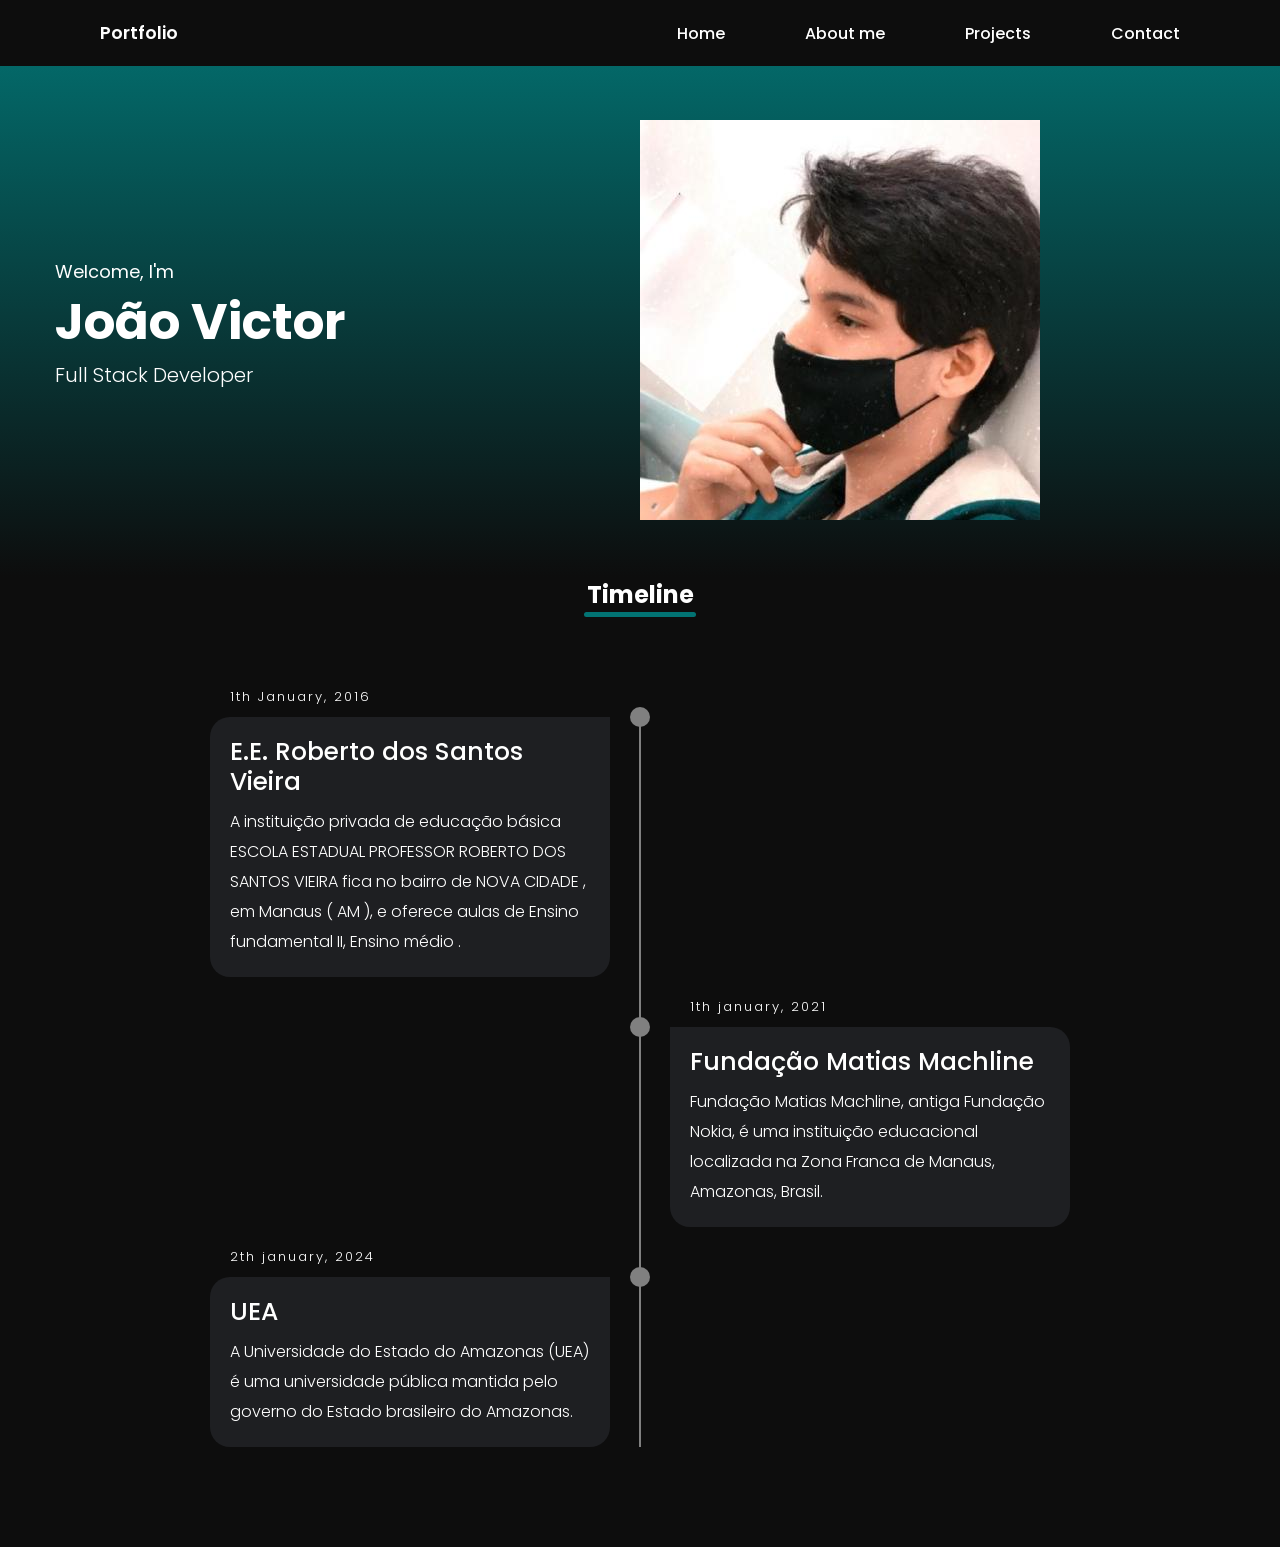
==== index.html @ 9c4b4024 "commit" ====
<!DOCTYPE html>
<html lang="en">
<head>
    <meta charset="UTF-8">
    <meta http-equiv="X-UA-Compatible" content="IE=edge">
    <meta name="viewport" content="width=device-width, initial-scale=1.0">
    <link rel="stylesheet" href="./Frontend/css/Style_2.css">
    <title>Document</title>
</head>
<body>
    <header>
        <a href="" class="logo">Portfolio</a>
        <ul class="navbar">
            <li><a href="#">Home</a></li>
            <li><a href="#">About me</a></li>
            <li><a href="#">Projects</a></li>
            <li><a href="#">Contact</a></li>
        </ul>
    </header>
    <main>
    <section class="home" id="home">
        <div class="container">
            <div class="row align-itens-center">
                <div class="home-text">
                    <p>Welcome, I'm</p>
                    <h1>João Victor</h1>
                    <h2>Full Stack Developer</h2>
                </div>
                <div class="home-image">
                    <div class="img-box">
                        <img src="/Frontend/imagens/91168785.jpg" alt="">
                    </div>
                </div>
            </div>
        </div>
    </section>
    <section class="Timeline" id="Timeline">
        <h1 class="logo-timeline">Timeline</h1>
        <div class="container">
            <div class="timeline">
                
                <ul>
                    <li>
                        <div class="timeline-content">
                            <h2 class="date">1th January, 2016</h2>
                            <h1>E.E. Roberto dos Santos Vieira</h1>
                            <p>A instituição privada de educação básica ESCOLA ESTADUAL PROFESSOR ROBERTO DOS SANTOS VIEIRA fica no bairro de NOVA CIDADE , em Manaus ( AM ), e oferece aulas de Ensino fundamental II, Ensino médio .</p>
                        </div>
                    </li>
                    <li>
                        <div class="timeline-content">
                            <h2 class="date">1th january, 2021</h2>
                            <h1>Fundação Matias Machline</h1>
                            <p>Fundação Matias Machline, antiga Fundação Nokia, é uma instituição educacional localizada na Zona Franca de Manaus, Amazonas, Brasil.</p>
                        </div>
                    </li>
                    <li>
                        <div class="timeline-content">
                            <h2 class="date">2th january, 2024</h2>
                            <h1>UEA</h1>
                            <p>A Universidade do Estado do Amazonas (UEA) é uma universidade pública mantida pelo governo do Estado brasileiro do Amazonas.</p>
                        </div>
                    </li>
                </ul>
            </div>
        </div>
    </section>
    </main>
</body>
</html>
---- Frontend/css/Style_2.css ----
@import url('https://fonts.googleapis.com/css2?family=Poppins:wght@200;300;400;500;600;700&display=swap');
*{
    font-family: 'Poppins', sans-serif;
    padding: 0;
    margin: 0;
    box-sizing: border-box;
    list-style: none;
    text-decoration: none;
    scroll-padding-top: 2rem;
    scroll-behavior: smooth;
}

/* .max-width{
    max-width: 1300px;
    padding: 0 80px;
    margin: auto;
} */

:root{
    --main-color: #027373;
    --text-color: #0D0D0D;
    --bg-color: #fff;
}

body{
    background-color: var(--text-color);
    color: var(--bg-color);
}

header{
    position: fixed;
    width: 100%;
    top: 0;
    right: 0;
    z-index: 1000;
    display: flex;
    align-items: center;
    justify-content: space-between;
    padding: 20px 100px;
    transition: 0.5s;
    background-color: var(--text-color);
}

.logo{
    font-size: 1.1rem;
    font-weight: 600;
    color: var(--bg-color);
    display: flex;
    align-items: center;
    column-gap: 0.5rem;
}

.navbar{
    display: flex;
    column-gap: 5rem;
    
}

.navbar li{
    position: relative;
}

.navbar a{
    font-size: 1rem;
    font-weight: 500;
    color: var(--bg-color);
}

.navbar a::after{
    content: "";
    width: 0;
    height: 2px;
    background: var(--main-color);
    position: relative;
    bottom: -4px;
    left: 0;
    transition: 0.4s all linear;
}

.navbar a:hover::after{
    width: 100%;
}

.home{
    display: flex;
    padding: 120px 0;
    padding-bottom: 50px;
    background-image: linear-gradient(#027373,#0D0D0D);
}

/* .home .max-width{
    margin: auto auto ;
} */

.home-text, .home-img{
    width: 50%;
    padding: 15px;
}

.home-text p{
    font-size: 18px;
}

.home-text h1{
    font-size: 50px;
    text-transform: capitalize;
}

.home-text h2{
    font-size: 20px;
    text-transform: capitalize;
    font-weight: 300;
}

.home-img img{
    width: 100%;
}

.main{
    max-width: 100%;/*largura maxima*/
    margin: auto;
    background-color: rgba(240, 248, 255, 0.253);
    border: 1px solid rgba(255, 255, 255, 0.404);
    min-height: 90vh;
    border-radius: 30px;
    backdrop-filter: black;/*define efeitos graficos*/
}

.home .container{
    /* background-color: red; */
    max-width: 100%;/*largura maxima*/
    padding: 0 40px;
    width: 100%;
}

.row{
    display: flex;
    flex-wrap: wrap;
}

.align-itens-center{
    align-items: center;
}

.Timeline .logo-timeline{
    text-align: center;
}
.Timeline .logo-timeline::after{
    align-content: center;
    content: '';
    display: block;
    width: 7rem;
    height: 0.3rem;
    background-color: var(--main-color);
    margin: 0 auto;
    position: relative;
    border-radius: 10px;
}
.Timeline .container{
    min-height: 100vh;
    width: 100%;
    display: flex;
    align-items: center;
    justify-content: center;
    padding: 100px 0;
    background-color: var(--text-color);
}

.timeline{
    width: 80%;
    height: auto;
    max-width: 800px;
    margin: 0 auto;
    position: relative;
}

.timeline ul{
    list-style: none;
}

.timeline ul li{
    padding: 20px;
    background-color: #1e1f22;
    color: white;
    border-radius: 10px;
    margin-bottom: 20px;
}
.timeline ul li:last-child{
    margin-bottom: 0;
}

.timeline-content h1{
    font-size: 25px;
    font-weight: 500;
    line-height: 30px;
    margin-bottom: 10px;
}

.timeline-content p{
    font-size: 16px;
    line-height: 30px;
    font-weight: 300;
}
.timeline-content .date{
    font-size: 13px;
    font-weight: 300;
    margin-bottom: 10px;
    letter-spacing: 2px;
}

@media only screen and (min-width: 768px) {
    .timeline::before{
        content: '';
        position: absolute;
        height: 100%;
        width: 2px;
        left: 50%;
        transform: translateX(-50%);
        background-color: gray;
    }
    .timeline ul li{
        width: 50%;
        margin-bottom: 50px;
        position: relative;
    }
    .timeline ul li:nth-child(odd){
        float: left;
        clear: right;
        transform: translateX(-30px);
        border-radius: 20px 0px 20px 20px;
    }
    .timeline ul li:nth-child(even){
        float: right;
        clear: left;
        transform: translateX(30px);
        border-radius: 0px 20px 20px 20px;
    }
    .timeline ul li::after{
        content: '';
        position: absolute;
        height: 20px;
        width: 20px;
        background-color: gray;
        border-radius: 50%;
        top: 0;
    }
    .timeline ul li:nth-child(odd)::after{
        transform: translate(50%, -50%);
        right: -30px;
    }
    .timeline ul li:nth-child(even)::after{
        transform: translate(-50%, -50%);
        left: -30px;
    }
    .timeline ul li:hover:after{
        background-color: #027373;
    }
    .timeline-content .date{
        position: absolute;
        top: -30px;
    }
}
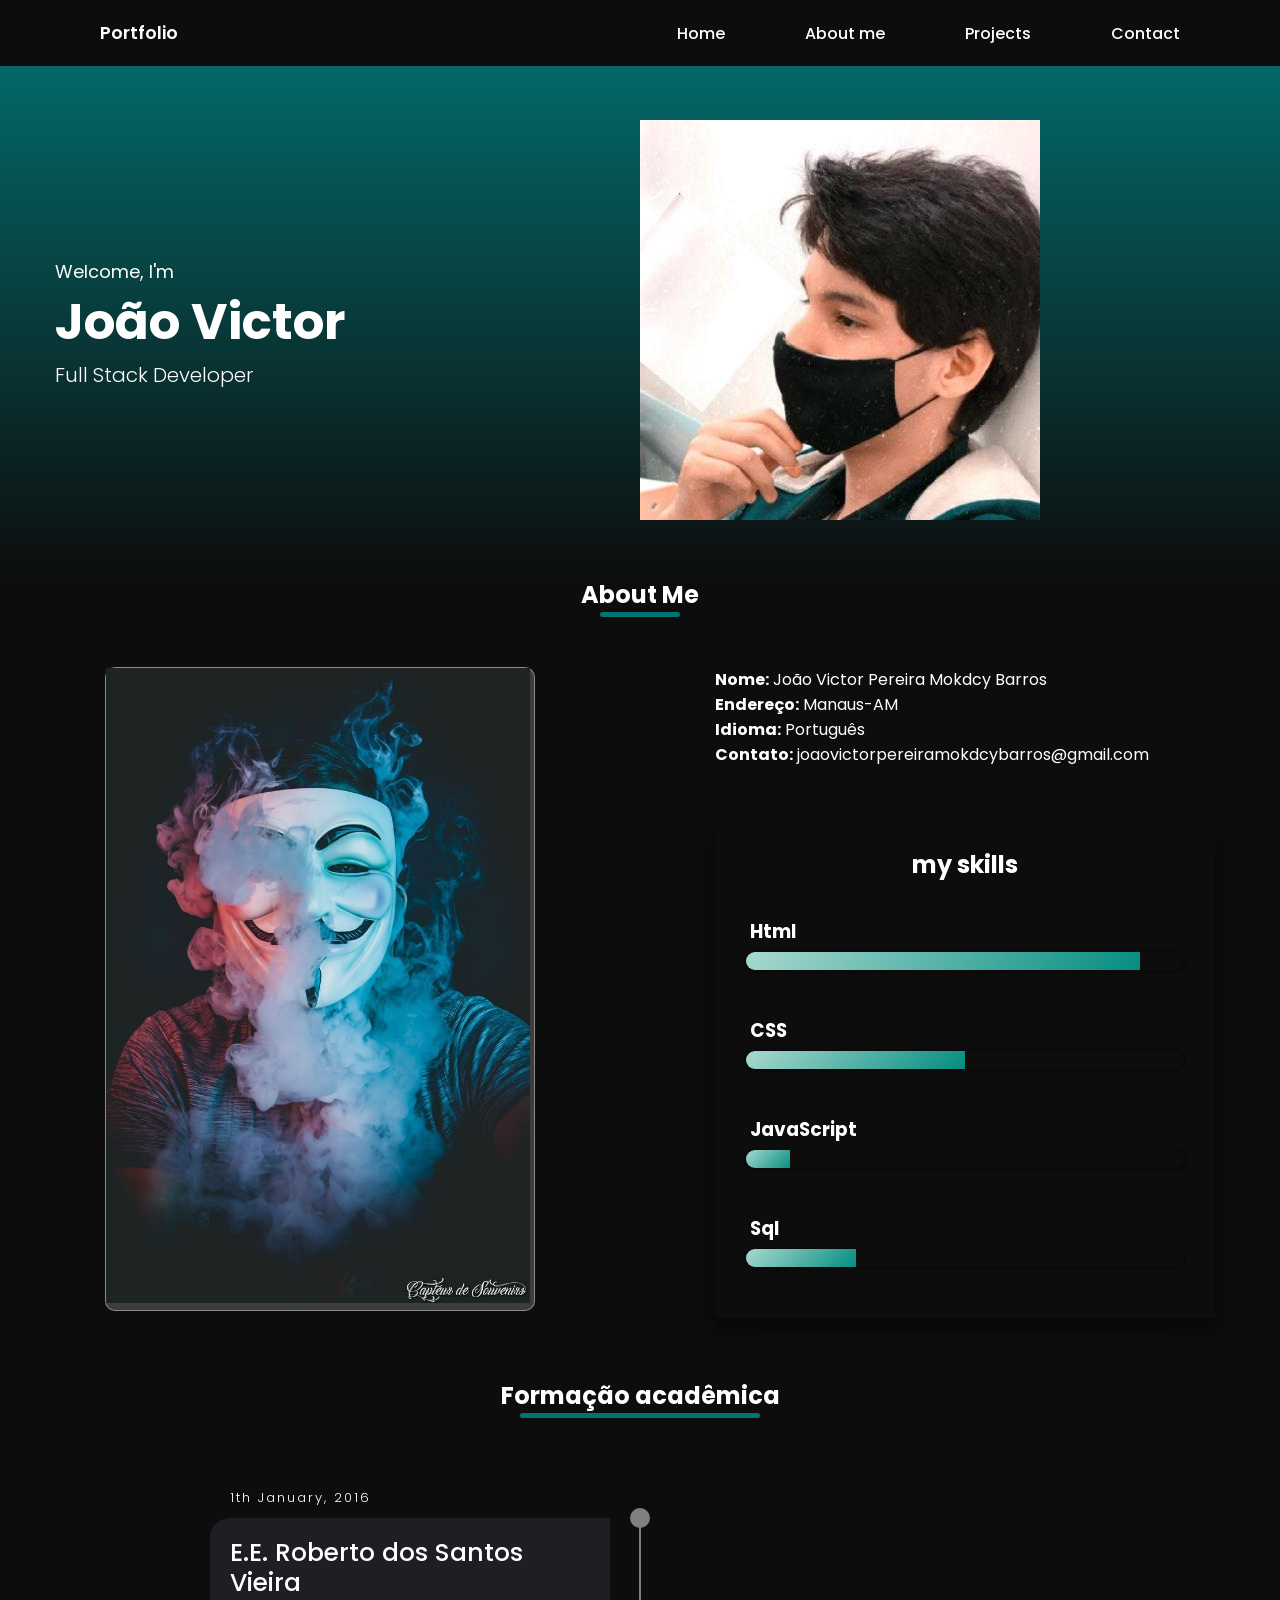
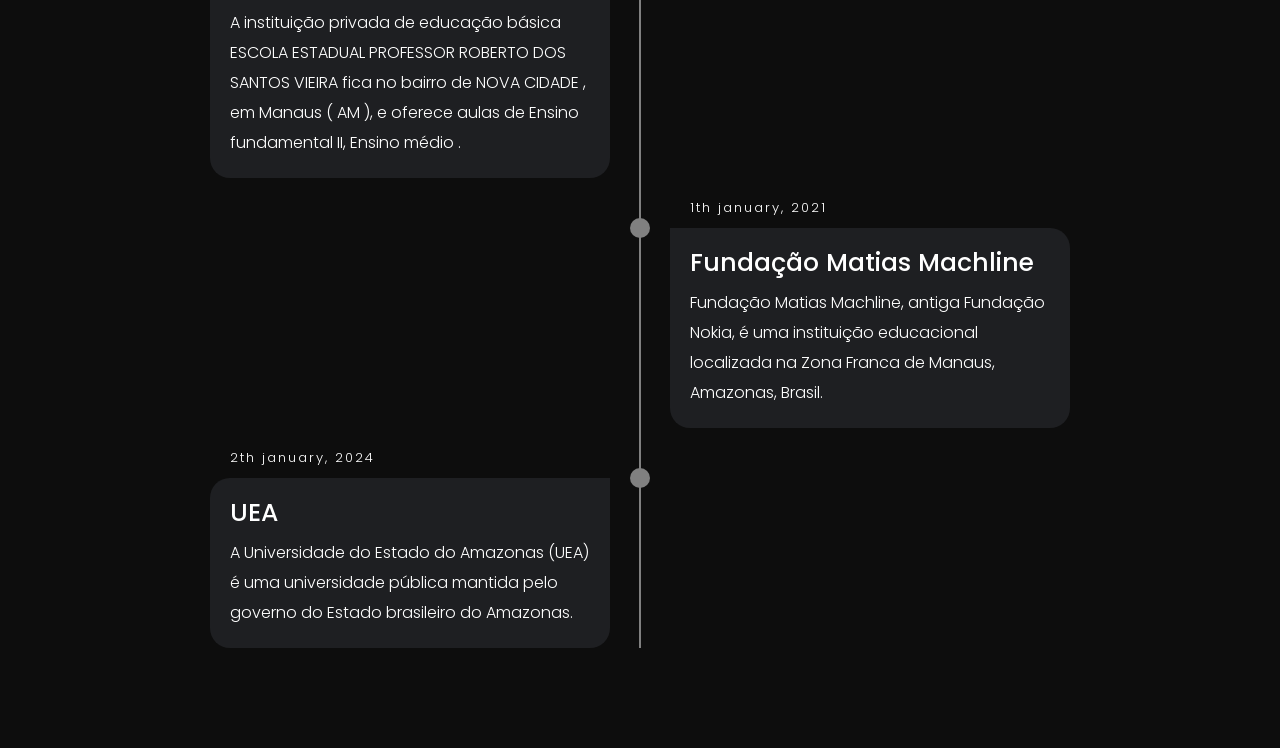
==== commit bdfbae8a: "commit" ====
--- a/index.html
+++ b/index.html
@@ -28,14 +28,49 @@
                 </div>
                 <div class="home-image">
                     <div class="img-box">
-                        <img src="/Frontend/imagens/91168785.jpg" alt="">
+                        <img src="./Frontend/imagens/91168785.jpg" alt="">
                     </div>
                 </div>
             </div>
         </div>
     </section>
+    <section class="about " id="about">
+        <h2 class="logo-about">About Me</h2>
+        <div class="container">
+            <div class="row">
+                
+                
+            </div>
+            <div class="row">
+                <div class="about-image">
+                    <div class="image-box">
+                        <img src="./Frontend/imagens/foto_longa.jpg" alt="">
+                    </div>
+                </div>
+                <div class="about-text">
+                    <p><span>Nome:</span>  João Victor Pereira Mokdcy Barros <br><span>Endereço:</span>  Manaus-AM <br><span>Idioma:</span>  Português <br><span>Contato:</span>  joaovictorpereiramokdcybarros@gmail.com</p>
+                    <div class="skills">
+                        <h1>my skills</h1>
+                        <li><h3>Html</h3>
+                            <span class="bar"><span class="html"></span></span>
+                        </li>
+                        <li><h3>CSS</h3>
+                            <span class="bar"><span class="css"></span></span>
+                        </li>
+                        <li><h3>JavaScript</h3>
+                            <span class="bar"><span class="javascript"></span></span>
+                        </li>
+                        <li><h3>Sql</h3>
+                            <span class="bar"><span class="sql"></span></span>
+                        </li>
+                    </div>
+                </div>
+            </div>
+        </div>
+        
+    </section>
     <section class="Timeline" id="Timeline">
-        <h1 class="logo-timeline">Timeline</h1>
+        <h1 class="logo-timeline">Formação acadêmica</h1>
         <div class="container">
             <div class="timeline">
                 
--- a/Frontend/css/Style_2.css
+++ b/Frontend/css/Style_2.css
@@ -114,6 +114,7 @@
 
 .home-img img{
     width: 100%;
+    border-radius: 50%;
 }
 
 .main{
@@ -149,7 +150,7 @@
     align-content: center;
     content: '';
     display: block;
-    width: 7rem;
+    width: 15rem;
     height: 0.3rem;
     background-color: var(--main-color);
     margin: 0 auto;
@@ -259,4 +260,154 @@
         position: absolute;
         top: -30px;
     }
+}
+
+.about h1{
+    text-align: center;
+}
+.about h3{
+    margin: 5px;
+}
+
+.logo-about{
+    text-align: center;
+    padding-bottom: 50px;
+}
+
+.about .logo-about::after{
+    align-content: center;
+    content: '';
+    display: block;
+    width: 5rem;
+    height: 0.3rem;
+    background-color: var(--main-color);
+    margin: 0 auto;
+    position: relative;
+    border-radius: 10px;
+}
+.skills{
+    width: 500px;
+    margin: 60px;
+    color: var(--bg-color);
+    padding: 20px;
+    box-shadow: 0 14px 28px rgba(0, 0, 0, 0.25), 0 10px 10px rgba(0, 0, 0, 0.22);
+}
+
+
+.skills li{
+    margin: 20px 0;
+    padding: 10px;
+}
+
+.bar{
+    background-color: var(--text-color);
+    display: block;
+    height: 20px;
+    border: 1px solid rgba(0, 0, 0, 0.3);
+    border-radius: 10px;
+    overflow: hidden;
+    box-shadow: 0 1px 3px rgba(0, 0, 0, 0.12), 0 1px 2px rgba(0, 0, 0, 0.24);
+    transition: all 0.3s cubic-bezier(0.25, 0.8, 0.25, 0.1);
+}
+
+.bar:hover{
+    box-shadow: 0 14px 28px rgba(0, 0, 0, 0.25), 0 10px 10px rgba(0, 0, 0, 0.22);
+}
+
+.bar span{
+    height: 20px;
+    float: left;
+    background: linear-gradient(135deg, #A9D9D0 0%, #038C7F 100%);
+}
+
+.html{
+    width: 90%;
+    animation: html 3s;
+}
+
+.css{
+    width: 50%;
+    animation: css 3s;
+}
+
+.javascript{
+    width: 10%;
+    animation: javascript 3s;
+}
+
+.sql{
+    width: 25%;
+    animation: sql 3s;
+}
+
+@keyframes html{
+    0%{
+        width: 0%;
+    }
+
+    100%{
+        width: 90%;
+    }
+}
+
+@keyframes css{
+    0%{
+        width: 0%;
+    }
+
+    100%{
+        width: 50%;
+    }
+}
+
+@keyframes javascript{
+    0%{
+        width: 0%;
+    }
+
+    100%{
+        width: 10%;
+    }
+}
+
+@keyframes sql{
+    0%{
+        width: 0%;
+    }
+
+    100%{
+        width: 25%;
+    }
+}
+
+.about-image .image-box{
+    background-color: rgba(255, 255, 255, 0.20);
+    max-width: 430px;
+    border: 1px solid rgba(255, 255, 255, 0.40);
+    margin: auto;
+    border-radius: 10px;
+}
+.about-image .image-box img{
+    width: 99%;
+}
+
+.about-image{
+    width: 50%;
+    padding: 0 15px;
+}
+
+.about-text{
+    width: 50%;
+    padding: 0 15px;
+
+
+}
+
+.about-text p{
+    padding-left: 60px;
+}
+
+.about-text p span{
+    font-style:bolder;
+    font-weight: 700;
 }
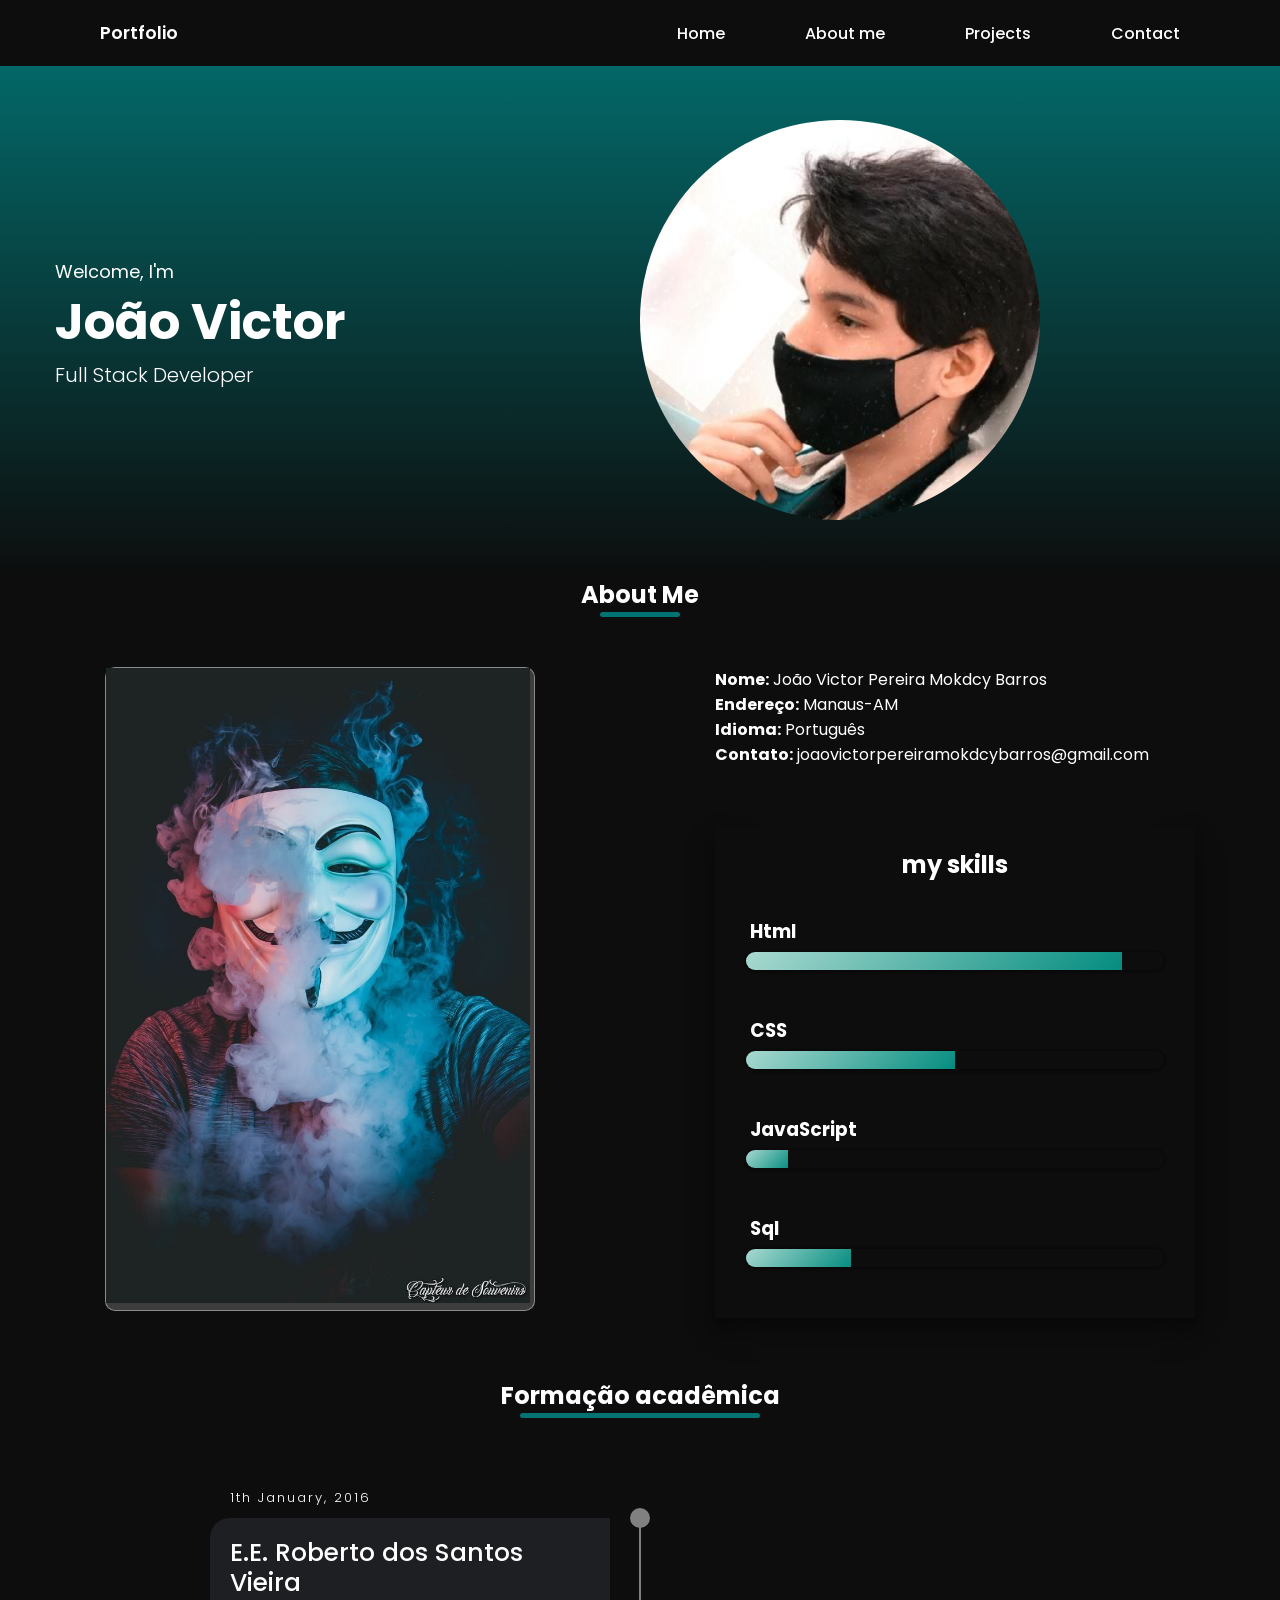
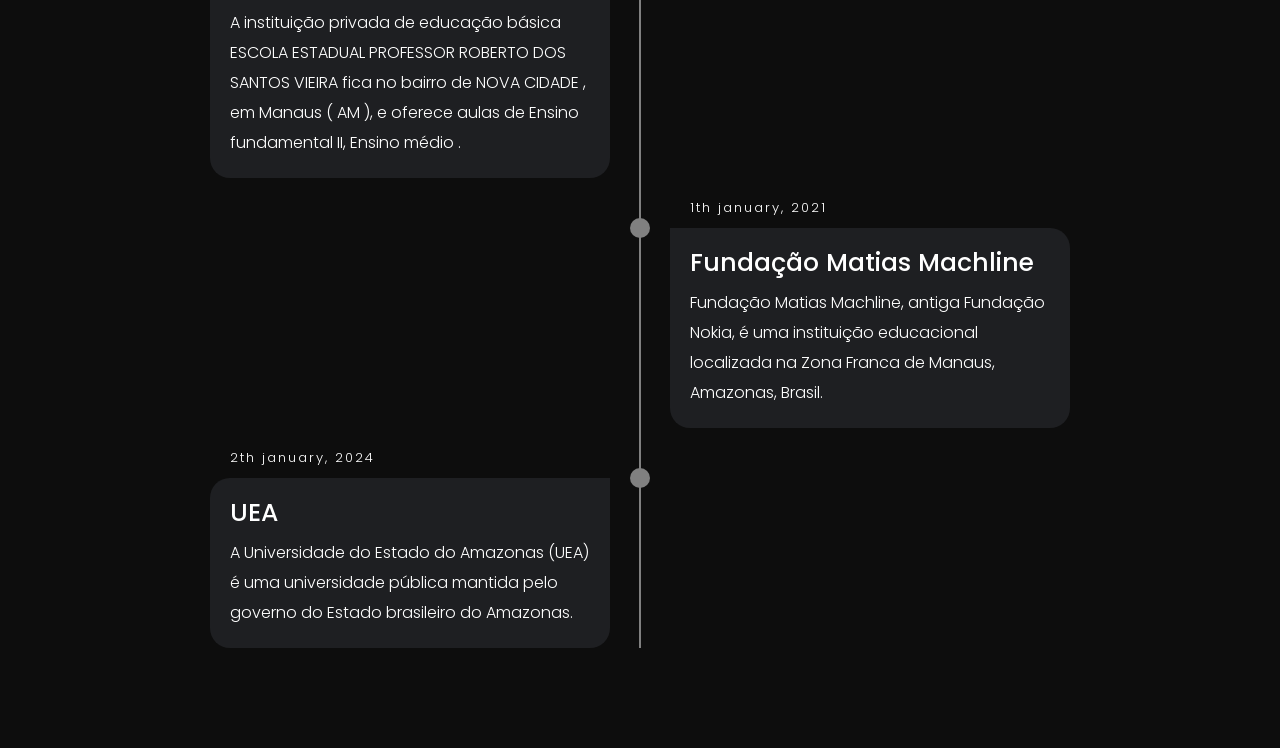
==== commit dbaa5a53: "commit" ====
--- a/index.html
+++ b/index.html
@@ -10,6 +10,11 @@
 <body>
     <header>
         <a href="" class="logo">Portfolio</a>
+        <div class="mobile-menu">
+            <div class="line1"></div>
+            <div class="line2"></div>
+            <div class="line3"></div>
+        </div>
         <ul class="navbar">
             <li><a href="#">Home</a></li>
             <li><a href="#">About me</a></li>
@@ -101,5 +106,6 @@
         </div>
     </section>
     </main>
+    <script src="./Frontend/js/mobile-navbar.js"></script>
 </body>
 </html>
--- a/Frontend/css/Style_2.css
+++ b/Frontend/css/Style_2.css
@@ -53,7 +53,6 @@
 .navbar{
     display: flex;
     column-gap: 5rem;
-    
 }
 
 .navbar li{
@@ -67,7 +66,7 @@
 }
 
 .navbar a::after{
-    content: "";
+    content: '';
     width: 0;
     height: 2px;
     background: var(--main-color);
@@ -81,6 +80,18 @@
     width: 100%;
 }
 
+.mobile-menu{
+    display: none;
+    cursor: pointer;
+}
+
+.mobile-menu div{
+    width: 32px;
+    height: 2px;
+    background: #fff;
+    margin: 8px;
+}
+
 .home{
     display: flex;
     padding: 120px 0;
@@ -112,7 +123,7 @@
     font-weight: 300;
 }
 
-.home-img img{
+.home-image img{
     width: 100%;
     border-radius: 50%;
 }
@@ -286,7 +297,7 @@
     border-radius: 10px;
 }
 .skills{
-    width: 500px;
+    width: 30rem;
     margin: 60px;
     color: var(--bg-color);
     padding: 20px;
@@ -302,7 +313,7 @@
 .bar{
     background-color: var(--text-color);
     display: block;
-    height: 20px;
+    height: 1.25rem;
     border: 1px solid rgba(0, 0, 0, 0.3);
     border-radius: 10px;
     overflow: hidden;
@@ -315,7 +326,7 @@
 }
 
 .bar span{
-    height: 20px;
+    height: 1.25rem;
     float: left;
     background: linear-gradient(135deg, #A9D9D0 0%, #038C7F 100%);
 }
@@ -382,7 +393,7 @@
 
 .about-image .image-box{
     background-color: rgba(255, 255, 255, 0.20);
-    max-width: 430px;
+    max-width: 26.875rem;
     border: 1px solid rgba(255, 255, 255, 0.40);
     margin: auto;
     border-radius: 10px;
@@ -399,8 +410,6 @@
 .about-text{
     width: 50%;
     padding: 0 15px;
-
-
 }
 
 .about-text p{
@@ -410,4 +419,57 @@
 .about-text p span{
     font-style:bolder;
     font-weight: 700;
+}
+
+@media only screen and (max-width: 768px){
+    body{
+        overflow-x: hidden;
+    }
+    .skills{
+        width: 20rem;
+    }
+    .bar{
+        height: 0.5rem;
+    }
+    .skills li{
+        padding: 0.5px;
+    }
+
+    .navbar{
+        position: absolute;
+        top: 8vh;
+        right: 0;
+        width:50vw;
+        height: 92vh;
+        background: var(--text-color);
+        flex-direction: column;
+        align-items: center;
+        justify-content: space-around;
+        transform: translateX(100%);
+        transition: transform 0.3s ease-in;
+    }
+
+    .navbar li{
+        margin-left: 0;
+    }
+
+    .mobile-menu{
+        display: block;
+    }
+
+    .navbar.active{
+        transform: translate(0);
+    }
+
+    @keyframes navLinkFade {
+        from{
+            opacity: 0;
+            transform: translateX(50px);
+        }
+
+        to{
+            opacity: 1;
+            transform: translateX(0);
+        }
+    }
 }
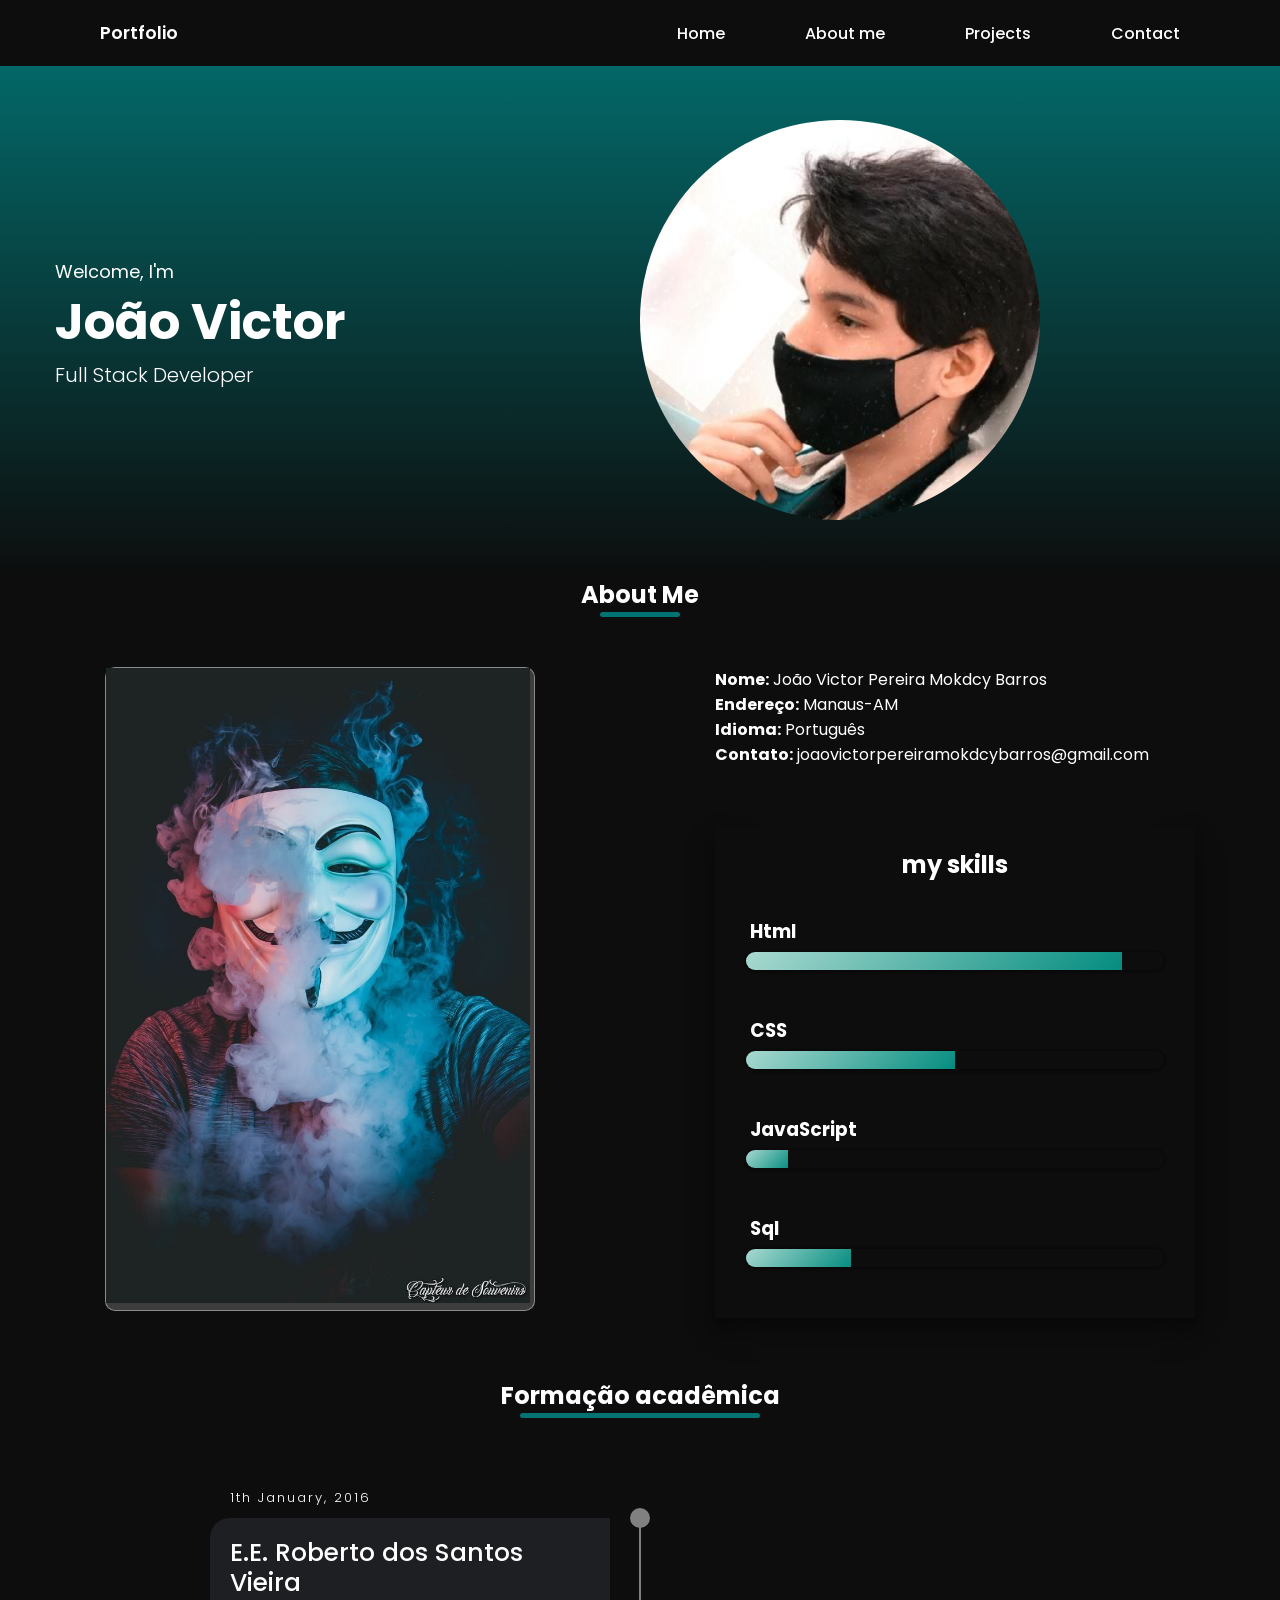
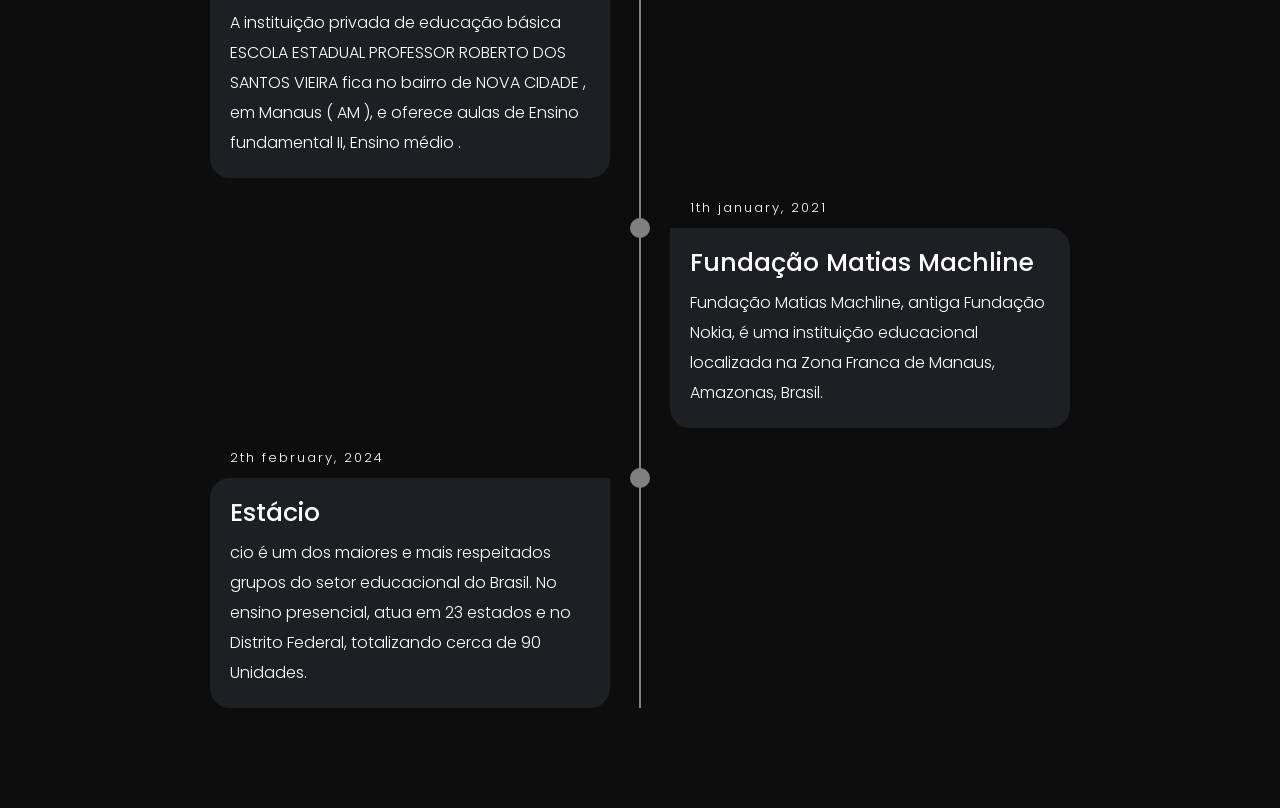
==== commit 8286129e: "mudanças universidades" ====
--- a/index.html
+++ b/index.html
@@ -96,9 +96,9 @@
                     </li>
                     <li>
                         <div class="timeline-content">
-                            <h2 class="date">2th january, 2024</h2>
-                            <h1>UEA</h1>
-                            <p>A Universidade do Estado do Amazonas (UEA) é uma universidade pública mantida pelo governo do Estado brasileiro do Amazonas.</p>
+                            <h2 class="date">2th february, 2024</h2>
+                            <h1>Estácio</h1>
+                            <p>cio é um dos maiores e mais respeitados grupos do setor educacional do Brasil. No ensino presencial, atua em 23 estados e no Distrito Federal, totalizando cerca de 90 Unidades.</p>
                         </div>
                     </li>
                 </ul>
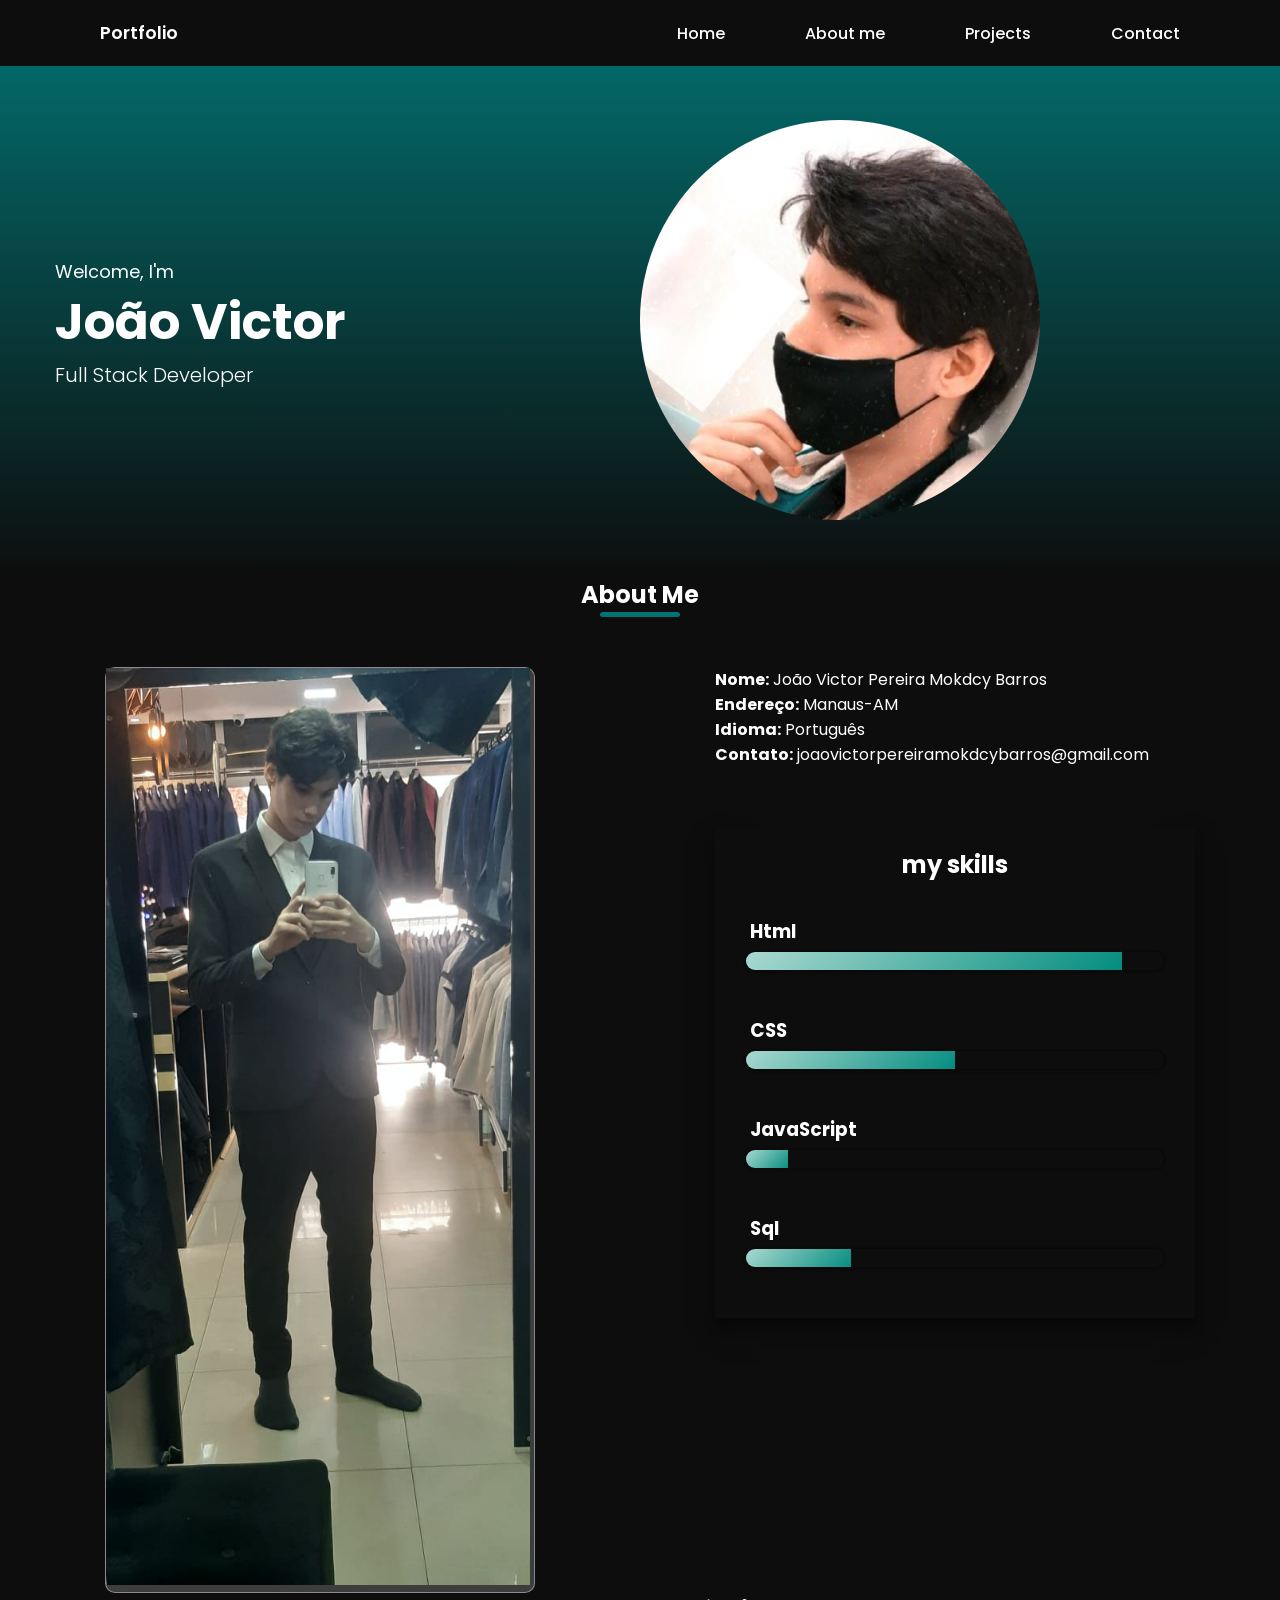
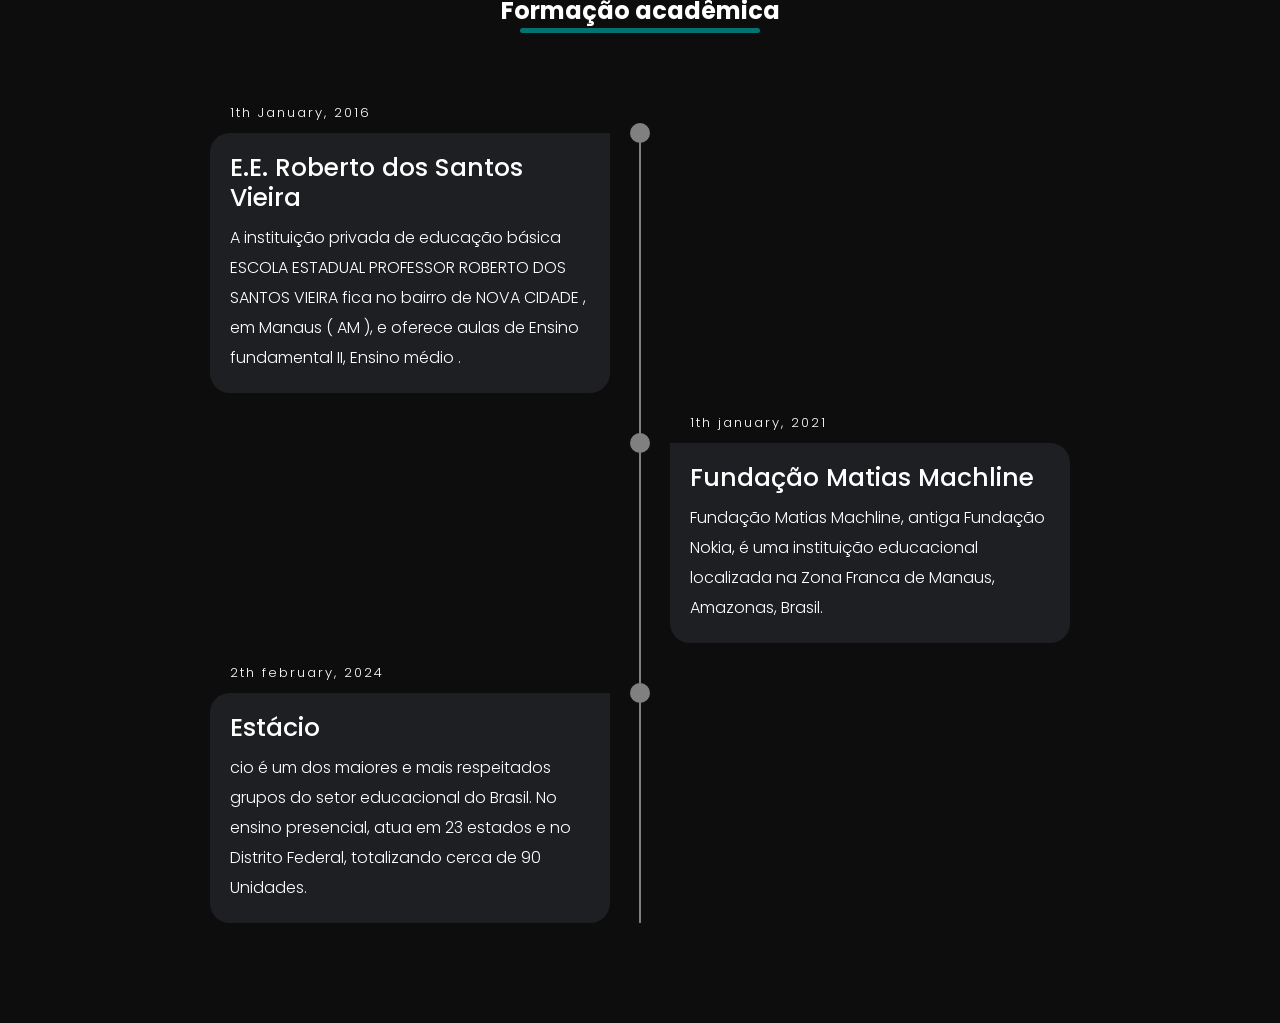
==== commit 45fb14e1: "Atualização de Imagem" ====
--- a/index.html
+++ b/index.html
@@ -49,7 +49,7 @@
             <div class="row">
                 <div class="about-image">
                     <div class="image-box">
-                        <img src="./Frontend/imagens/foto_longa.jpg" alt="">
+                        <img src="./Frontend/imagens/Foto-Corpo.jpg" alt="">
                     </div>
                 </div>
                 <div class="about-text">
